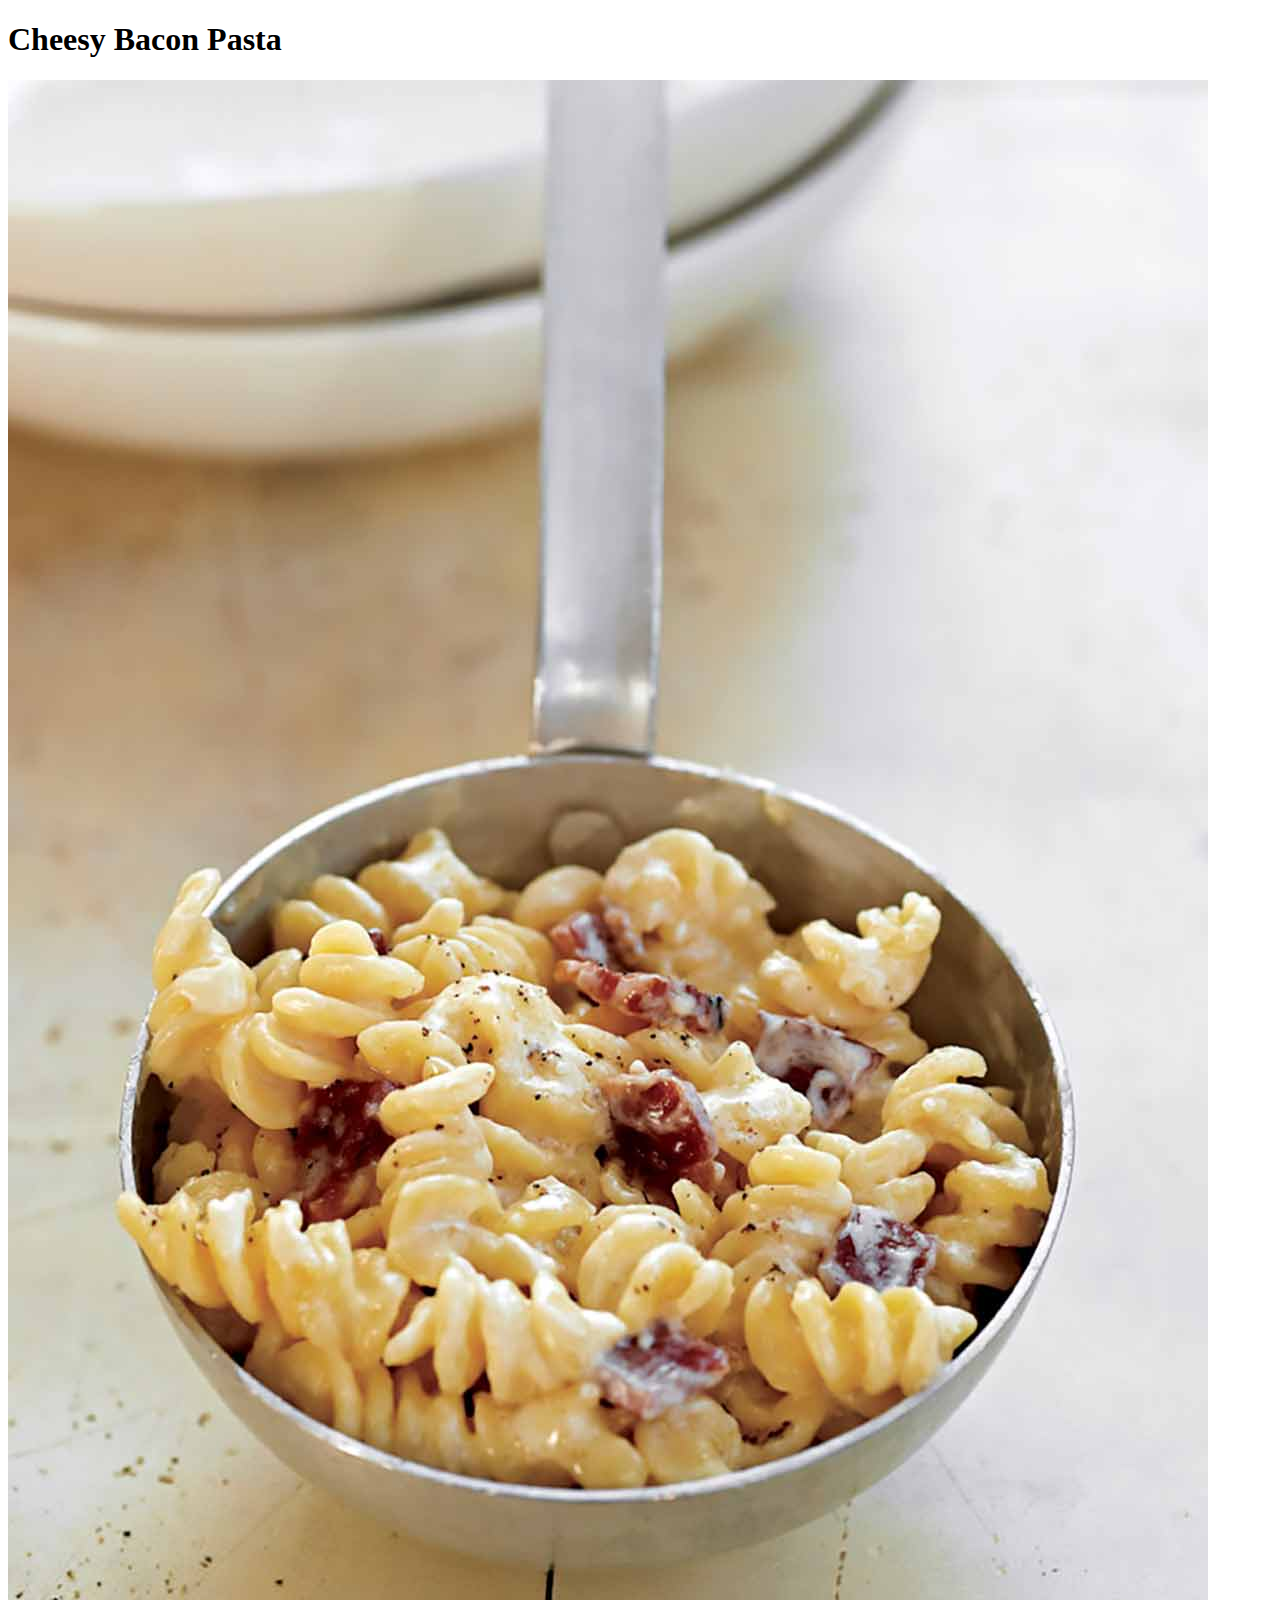
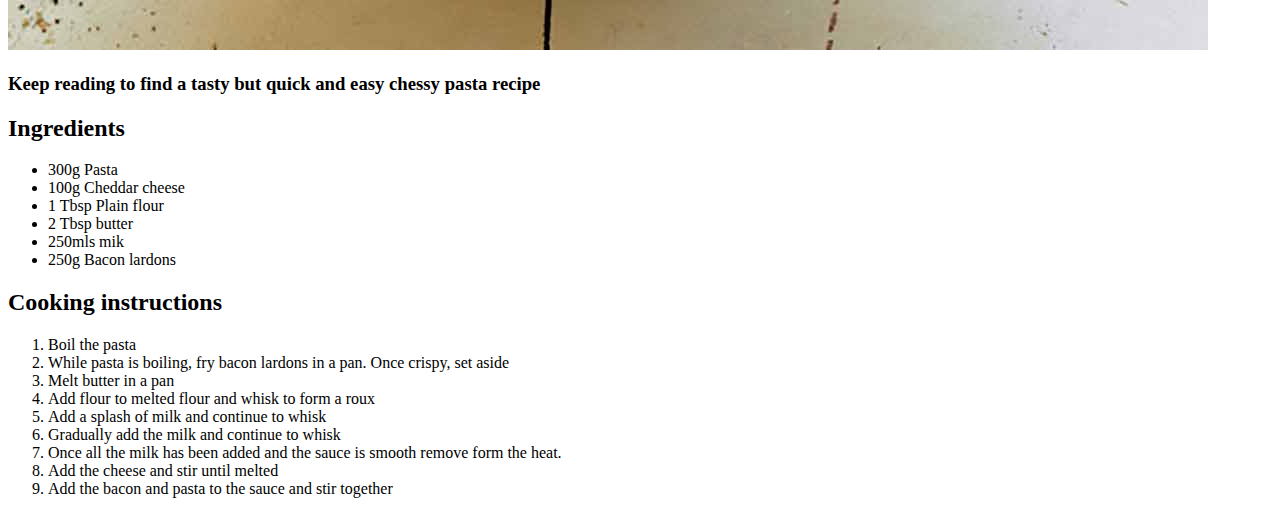
==== recipes/cheesy-bacon-pasta.html @ c6ab1473 "Add cheesy-bacon-pasta.html" ====
<!DOCTYPE html>
<html lang="en">
<meta charset="UTF-8">
<body>
<h1>Cheesy Bacon Pasta</h1>
<img src="cheesy-bacon-pasta.jpg" alt="Cheese and bacon pasta in a bowl">
<p><h3>Keep reading to find a tasty but quick and easy chessy pasta recipe</h3></p>
<p><h2>Ingredients</h2></p>
<ul>
    <li>300g Pasta</li>
    <li>100g Cheddar cheese</li>
    <li>1 Tbsp Plain flour </li>
    <li>2 Tbsp butter</li>
    <li>250mls mik</li>
    <li>250g Bacon lardons</li>
</ul>
<p><h2>Cooking instructions</h2></p>
<ol>
    <li>Boil the pasta</li>
    <li>While pasta is boiling, fry bacon lardons in a pan. Once crispy, set aside</li>
    <li>Melt butter in a pan</li>
    <li>Add flour to melted flour and whisk to form a roux</li>
    <li>Add a splash of milk and continue to whisk</li>
    <li>Gradually add the milk and continue to whisk</li>
    <li>Once all the milk has been added and the sauce is smooth remove form the heat.</li>
    <li>Add the cheese and stir until melted</li>
    <li>Add the bacon and pasta to the sauce and stir together</li>
</ol>


</body>




</html>
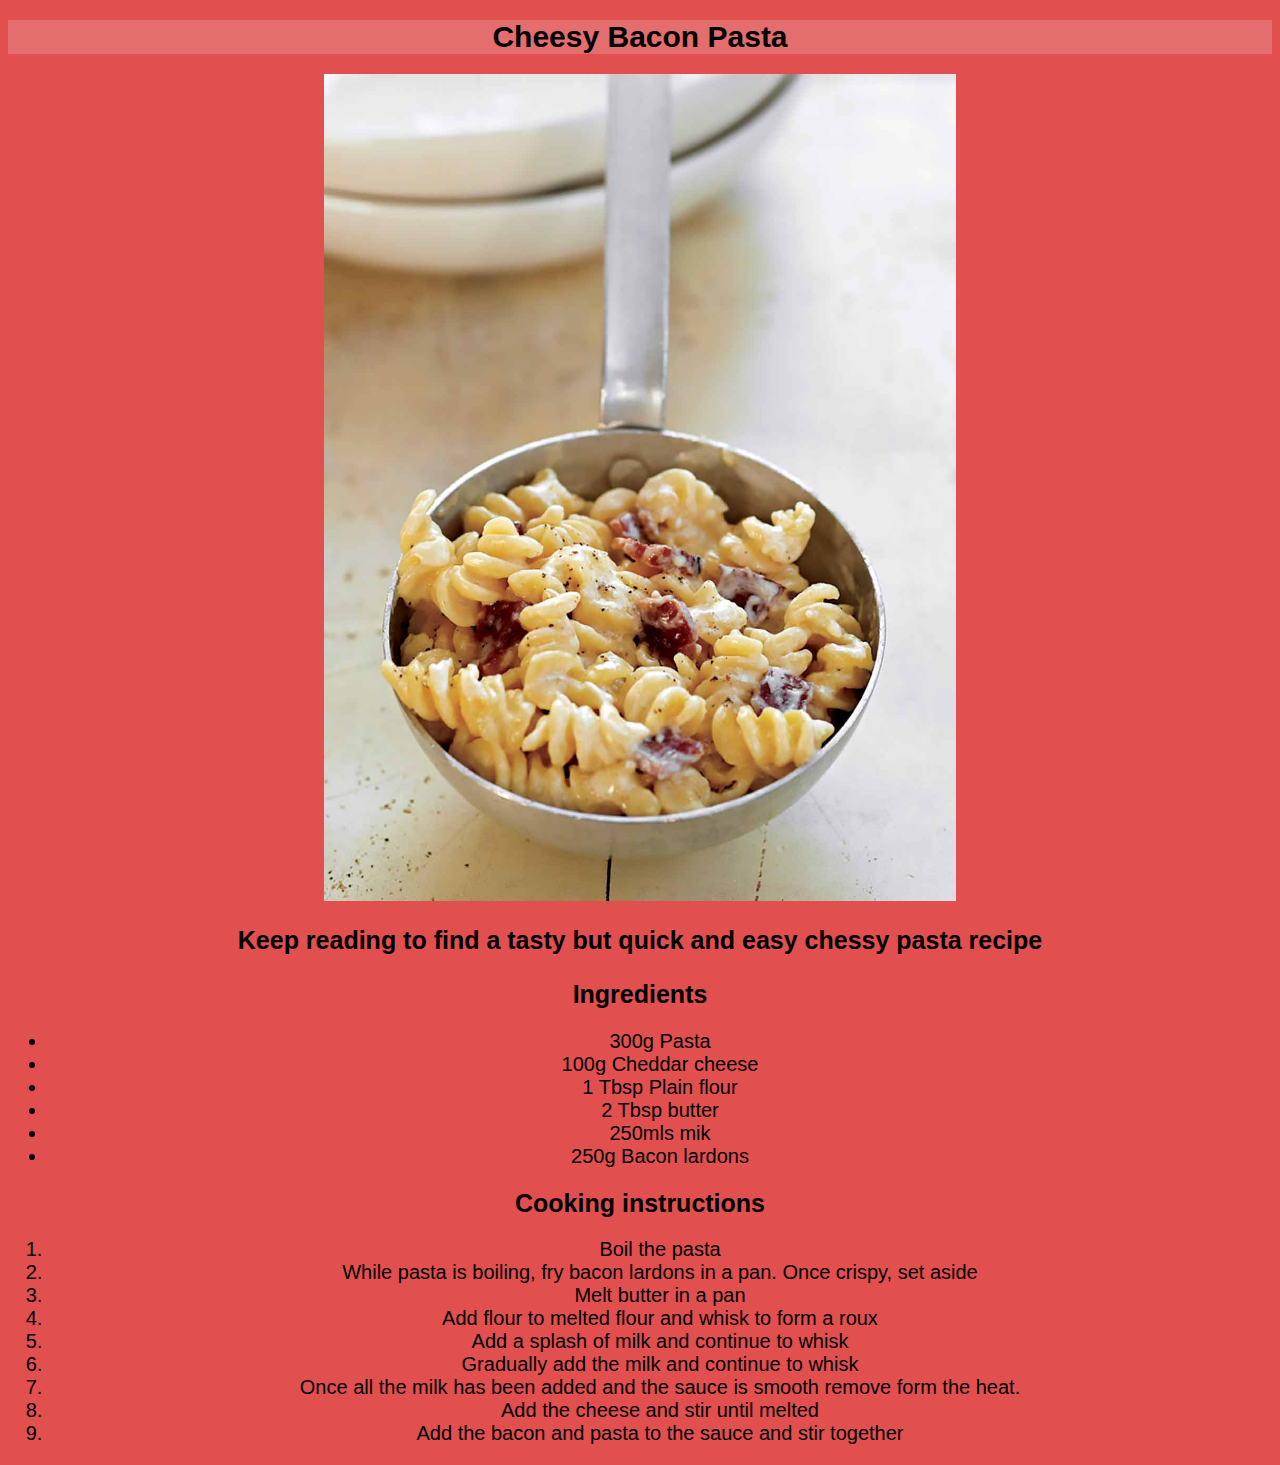
==== commit 184b696a: "CSS style added for pasta" ====
--- a/recipes/cheesy-bacon-pasta.html
+++ b/recipes/cheesy-bacon-pasta.html
@@ -1,9 +1,11 @@
 <!DOCTYPE html>
 <html lang="en">
 <meta charset="UTF-8">
+<link rel="stylesheet" href="pasta-style.css"> 
+<title>Cheesy Bacon Pasta Recipe</title>
 <body>
 <h1>Cheesy Bacon Pasta</h1>
-<img src="cheesy-bacon-pasta.jpg" alt="Cheese and bacon pasta in a bowl">
+<img src="cheesy-bacon-pasta.jpg" alt="Cheese and bacon pasta in a bowl" class="center">
 <p><h3>Keep reading to find a tasty but quick and easy chessy pasta recipe</h3></p>
 <p><h2>Ingredients</h2></p>
 <ul>
--- a/recipes/pasta-style.css
+++ b/recipes/pasta-style.css
@@ -0,0 +1,44 @@
+body {
+    background-color: rgb(226, 79, 79);
+}
+.center {
+    display: block;
+    margin-left: auto;
+    margin-right: auto;
+    width: 50%;
+  }
+  img {
+    width: 5cm;
+    height: auto;
+  }
+h1 {
+    text-align: center;
+    font-family: Arial, Helvetica, sans-serif;
+    font-size: 30px;
+    font-weight: bold;
+    background-color:rgb(228, 109, 109);
+}
+
+
+h3 {
+    text-align: center;
+    font-family:Arial, Helvetica, sans-serif;
+    font-size: 25px;
+  }
+
+  h2 {
+    text-align: center;
+    font-family:Arial, Helvetica, sans-serif;
+    font-size: 25px;
+  }
+  ul {
+    text-align: center;
+    font-family:Arial, Helvetica, sans-serif;
+    font-size: 20px;
+  }
+
+  ol {
+    text-align: center;
+    font-family:Arial, Helvetica, sans-serif;
+    font-size: 20px;
+  }
